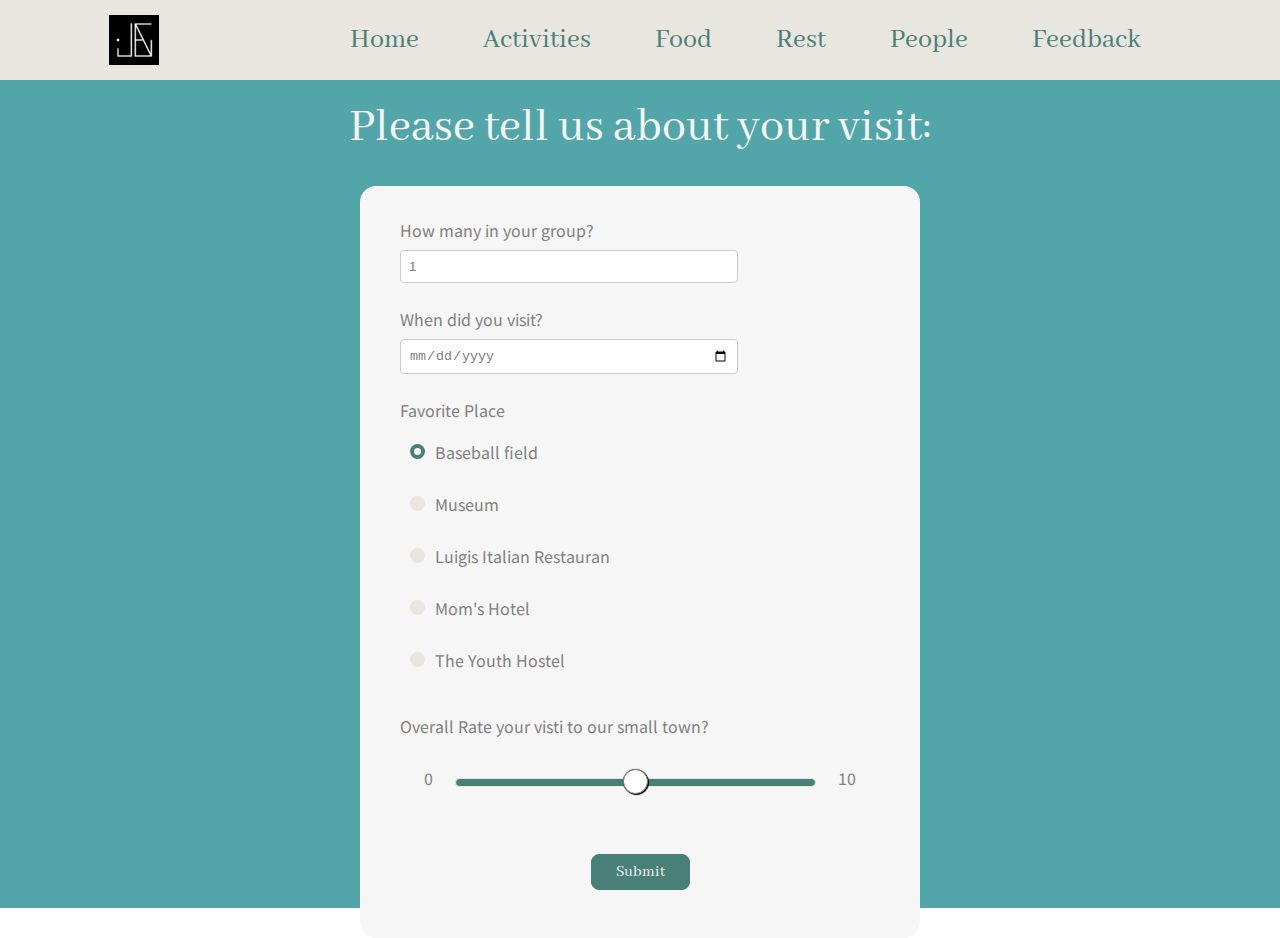
==== index.html @ 4050c662 "Separate js file commit" ====
<!DOCTYPE html>
<html lang="en">
<head>
    <meta charset="UTF-8">
    <meta http-equiv="X-UA-Compatible" content="IE=edge">
    <meta name="viewport" content="width=device-width, initial-scale=1.0">
    <link rel="stylesheet" type="text/css" href="static/css/ex3b_style.css"/>

    <link rel="preconnect" href="https://fonts.googleapis.com">
    <link rel="preconnect" href="https://fonts.gstatic.com" crossorigin>
    <link href="https://fonts.googleapis.com/css2?family=Abhaya+Libre&display=swap" rel="stylesheet">
    <link href="https://fonts.googleapis.com/css2?family=Noto+Sans+JP:wght@100&display=swap" rel="stylesheet">


    <title>Jeni Wang - Excercise 3</title>
</head>
<body>

    <div class="nav-container">
        <div class="navbar">
            
            <div class="logo">
                <img src="static/img/logo.jpg" alt="logo">
            </div>
            
            
            <nav>
                <ul>
                    <li>
                        <a>Home</a>
                    </li>
                    <li>
                        <a>Activities</a>
                    </li>
                    <li>
                        <a>Food</a>
                    </li>
                    <li>
                        <a>Rest</a>
                    </li>
                    <li>
                        <a>People</a>
                    </li>
                    <li>
                        <a>Feedback</a>
                    </li>
                </ul>
            </nav>
        </div>
    </div>

    <div class="main-background">
        
        <div class="main-wrap">
            <p>Please tell us about your visit: </h1>

            <div class="main-card">
                <form id="form" class="form-style">
                    <div class="form-input-wrap">
                        <label>How many in your group?</label>
                        <input type="number" name="group_number" step="1" min="1" value="1" />
                    </div>
                    
                    <div class="form-input-wrap">
                        <label>When did you visit?</label>
                        <input type="date" name="visit_date" />
                    </div>

                    <div class="form-radio">
                        <label>Favorite Place</label>
                        <div class="form-radio-group">
                            <input type="radio" id="baseball" name="favorite" value="baseball" checked="checked">
                            <label for="baseball">Baseball field</label>
                            <span class=""></span>
                        </div>
                        <div class="form-radio-group">
                            <input type="radio" id="museum" name="favorite" value="museum">
                            <label for="museum">Museum</label>
                            <span></span>
                        </div>
                        <div class="form-radio-group">
                            <input type="radio" id="restaurant" name="favorite" value="restaurant">
                            <label for="restaurant">Luigis Italian Restauran</label>
                            <span></span>
                        </div>
                        <div class="form-radio-group">
                            <input type="radio" id="hotel" name="favorite" value="hotel">
                            <label for="hotel">Mom's Hotel</label>
                            <span></span>
                        </div>
                        <div class="form-radio-group">
                            <input type="radio" id="hostel" name="favorite" value="hostel">
                            <label for="hostel">The Youth Hostel</label>
                            <span></span>
                        </div>                        
                        
                    </div>


                    <div class="form-range">
                        <label>Overall Rate your visti to our small town?</label>
                        <div class="form-range-wrap">
                            <label>0</label>
                            <div class="form-range-cust-wrap">
                                <input type="range" name="rate" min="0" max="10" value="5" />
                            </div>
                            <label>10</label>
                        </div>
                    </div>
                
                    <div class="form-button-wrap">
                        <button type="submit">Submit</button>
                    </div>
                </form>
            </div>
        </div>
    </div>


</body>
</html>

<script>
    form.addEventListener("submit", function(e) {
        e.preventDefault();
        const data = new FormData(form);

        console.log('------------Your visit--------------')

        for (const [name,value] of data) {
            console.log(name, ":", value)
        }

        console.log('Thank you!')
        console.log('------------------------------------')

        setTimeout(function(){
            window.location.reload();
        }, 5000);
    })

    
    
    

</script>
---- static/css/ex3b_style.css ----
body {
    margin: 0;
    padding: 0;
    overflow-x: hidden;
    overflow-y: auto;
}

p {
    font-family: 'Abhaya Libre', serif;
    color: #f6f6f6;
    font-size: 48px;
}


label {
    font-family: 'Noto Sans JP', sans-serif;
    font-size: 16px;
}

button {
    font-family: 'Abhaya Libre', serif;
    color: #f6f6f6;
    font-size: 16px;
    background-color: #487f78;
    border: 1px solid #487f78;
    margin: 12px 0 12px 0;
    padding: 0.5rem 1.5rem;
    border-radius: 8px;
    cursor: pointer;
}

button:hover {
    background-color: #52a6a9;
    border-color: #52a6a9;
}


/* CSS for navbar */
/* Largest wrapper */
.nav-container {
    margin: 0;
    padding: 0;
    display: flex;
    justify-content: space-around;
    background-color: #e9e6e0;
}

/* Navbar container - to limit navbar 80% width */
.navbar {
    width: 83%;
    height: 80px;
    margin: 0;
    padding: 0;
    display: inline-block;
}

/* CSS for logo img */
.logo {
    height: 80px;
    float: left;
    display: flex;
    align-items: center;
}

.navbar img {
    width: 50px;
    height: 50px;
}

.navbar nav {
    float: right;
}

.navbar ul {
    margin: 0;
    padding: 0;
    list-style: none;
}

.navbar li {    
    display: inline-block;
    padding-left: 30px;
    padding-right: 30px;
    padding-top: 23px;
    padding-bottom: 20px;
    height: 100%;

}

.navbar a {
    color: #487f78;
    font-family: 'Abhaya Libre', serif;
    text-decoration: none;
    font-size: 28px;
}

.navbar li:hover {
    background-color: #487f78;
}

.navbar li:hover a {
    color: #f6f6f6;
}



@media only screen and (max-width: 1200px){
    .navbar {
        width: 100vw;
        height: auto;
    }

    .navbar img {
        margin: 1.2vh;
        margin-left: 30px;
    }
}

@media only screen and (max-width: 900px){
    .navbar {
        display: flex;
        flex-wrap: wrap;
        justify-content: center;
    }

    .navbar div {
        display: flex;
        flex-wrap: wrap;
        justify-content: center;
    }
}

/* End of CSS for navbar */


/* CSS for main page */
.main-background {
    margin: 0;
    padding: 0;
    height: 92vh;
    display: flex;
    justify-content: center;
    background-color: #52a6a9;
}

.main-wrap {
    margin: 0;
    padding: 0;
    width: 80%;
    display: flex;
    flex-direction: column;
    align-items: center;
}

.main-wrap p {
    margin: 20px 0 20px 0;
}

.main-container {
    width: 100%;
    display: flex;
    justify-content: center;
}


/* CSS for form */

/* General */
.main-card {
    margin-top: 10px;
    padding: 20px 40px;
    width: fit-content;
    height: fit-content;
    border-radius: 16px;
    display: flex;
    background-color: #f6f6f6;
    justify-content: center;
    align-items: center;
}

form {
    width: 30rem;

}

.form-style {
    margin-bottom: 1rem;
    display: flex;
    flex-direction: column;
    justify-content: center;
}


.form-style input, label {
    display: block;
}

.form-style label {
    margin-bottom: 0.5rem;
    color: grey;
}


/* CSS for form number input, select box */
.form-input-wrap {
    margin: 12px 0 12px 0;
}

input[type=number], input[type=date] {
    color: grey;
    padding: 0.5rem;
    border-radius: 4px;
    border: 1px solid #ccc;
    width: 20rem;
    max-width: 100%;
}


input[type=number]:focus, input[type=date]:focus {
    color: black;
    outline: none;
    border-color: #487f78;
    background-color: #e9e6e0;
}
/* End of CSS for form number input, select box */

/* CSS for form input radio */
.form-radio {
    margin: 12px 0 12px 0;
    display: flex;
    flex-direction: column;
}

/* Hide default bullet */
input[type=radio] {
    position: absolute;
    opacity: 0;
    cursor: pointer;
    -webkit-user-select: none;
    -moz-user-select: none;
    -ms-user-select: none;
    user-select: none;
}

.form-radio-group {
    margin: 10px;
    display: inline-flex;
    flex-direction: row-reverse;
    justify-content: start;
    align-items: baseline;
}

/* Create custom bullet */
.form-radio-group span {
    height: 15px;
    width: 15px;
    margin-right: 10px;
    background-color: #e9e6e0;
    border-radius: 50%;
    cursor: pointer;
}

/* Create the dot inside custom bullet */
.form-radio-group span::after{
    content: "";
    display: none;
    position: relative;
}

.form-radio-group input:checked ~ span {
  background-color: #487f78;
}

.form-radio-group input:checked ~ span::after {
    top: 4px;
	left: 4px;
    display: block;
    width: 7px;
    height: 7px;
    border-radius: 50%;
    background: white;
}

.form-radio-group input:hover ~ span {
    background-color: grey;
}
/* End of CSS for form input radio */


/* CSS for form input range */
.form-range {
    margin: 12px 0 12px 0;
    display: flex;
    flex-direction: column;
}

.form-range-wrap {
    width: 90%;
    margin: 20px 0 12px 0;
    display: flex;
    flex-direction: row;
    justify-content: space-around;
    align-items: center;
    align-self: center;
    column-gap: 20px;
}

.form-range-cust-wrap {
    display: flex;
    justify-content: center;
    align-items: center;
    flex-grow: 2;
}

/* Hide default input range, reference to 'https://css-tricks.com/styling-cross-browser-compatible-range-inputs-css/' */
input[type=range] {
    -webkit-appearance: none; /* Hides the slider so that custom slider can be made */
    width: 100%; /* Specific width is required for Firefox. */
    background: transparent; /* Otherwise white in Chrome */
}

input[type=range]::-webkit-slider-thumb {
    -webkit-appearance: none;
}

input[type=range]:focus {
     outline: none; /* Removes the blue border. You should probably do some kind of focus styling for accessibility reasons though. */
}

input[type=range]::-ms-track {
    width: 100%;
    cursor: pointer;

    /* Hides the slider so custom styles can be added */
    background: transparent; 
    border-color: transparent;
    color: transparent;
}


/* Create custom style for the thumb */
/* Special styling for WebKit/Blink */
input[type=range]::-webkit-slider-thumb {
    -webkit-appearance: none;
    border: 1px solid grey;
    height: 25px;
    width: 25px;
    border-radius: 50%;
    background: #ffffff;
    cursor: pointer;
    margin-top: -10px; /* You need to specify a margin in Chrome, but in Firefox and IE it is automatic */
    box-shadow: 1px 1px 1px #000000, 0px 0px 1px #0d0d0d; /* Add cool effects to your sliders! */
}

/* All the same stuff for Firefox */
input[type=range]::-moz-range-thumb {
    border: 1px solid grey;
    height: 25px;
    width: 25px;
    border-radius: 50%;
    background: #ffffff;
    cursor: pointer;
    box-shadow: 1px 1px 1px #000000, 0px 0px 1px #0d0d0d;
}


/* Create custom style for the track */
input[type=range]::-webkit-slider-runnable-track {
    width: 100%;
    height: 8.4px;
    cursor: pointer;
    background: #487f78;
    border-radius: 8px;
    border: 0.2px solid #e9e6e0;
}

input[type=range]:focus::-webkit-slider-runnable-track {
    background: #487f78;
}

input[type=range]::-moz-range-track {
    width: 100%;
    height: 8.4px;
    cursor: pointer;
    background: #487f78;
    border-radius: 8px;
    border: 0.2px solid #e9e6e0;
}

input[type=range]::-ms-track {
    width: 100%;
    height: 8.4px;
    cursor: pointer;
    background: transparent;
    border-color: transparent;
    border-width: 16px 0;
    color: transparent;
}
input[type=range]::-ms-fill-lower {
    background: #487f78;
    border: 0.2px solid #e9e6e0;
    border-radius: 8px;
}
input[type=range]:focus::-ms-fill-lower {
    background: #487f78;
}
input[type=range]::-ms-fill-upper {
    background: #487f78;
    border: 0.2px solid #e9e6e0;
    border-radius: 8px;
}
input[type=range]:focus::-ms-fill-upper {
     background: #487f78;
}
/* End of CSS for form input range */


/* CSS for form button */
.form-button-wrap {
    margin-top: 20px;
    display: flex;
    justify-content: center;
}
/* End of CSS for form button */
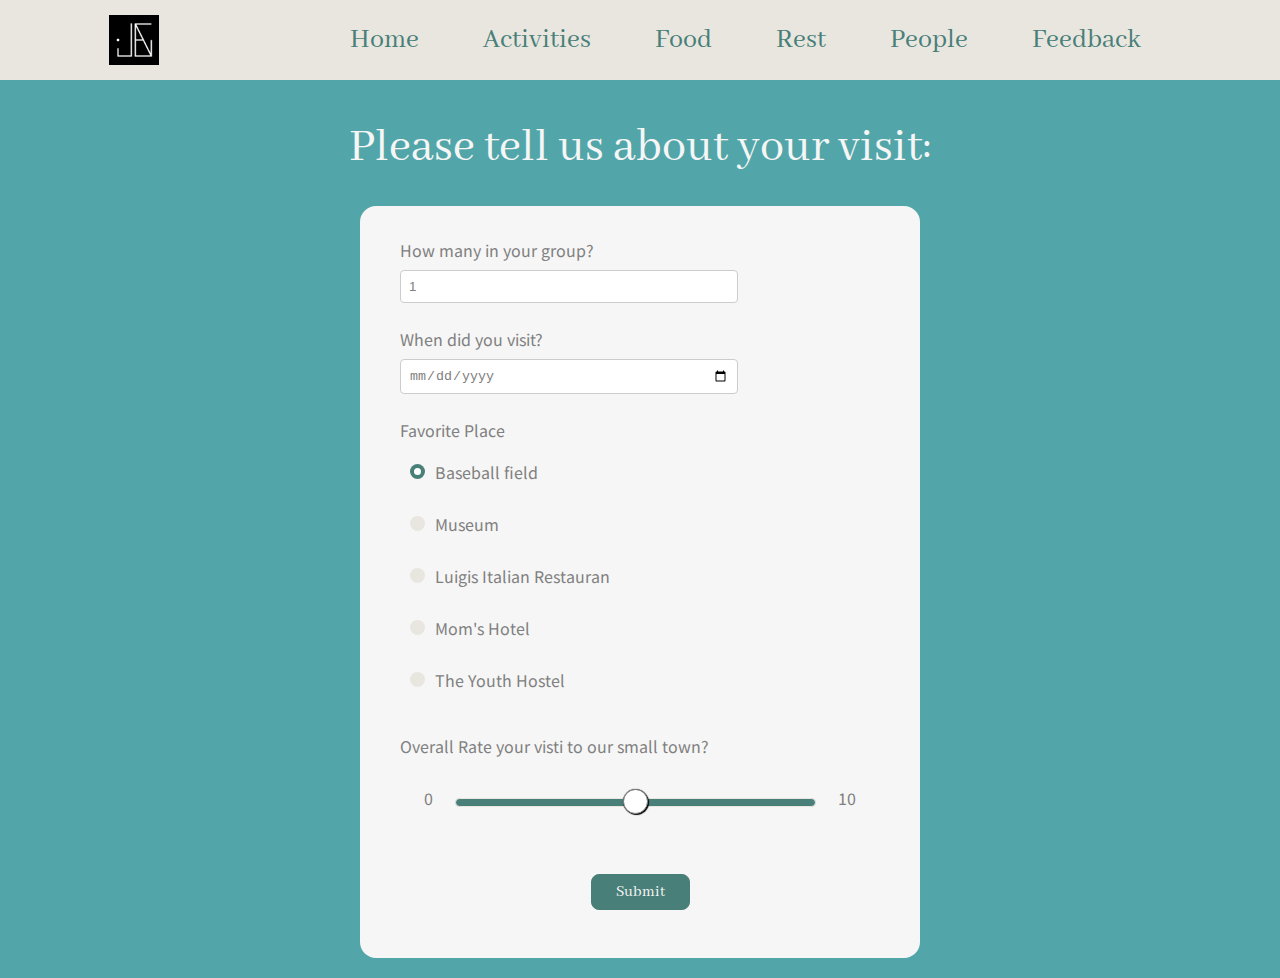
==== commit b3b6b868: "Remove wrong files" ====
--- a/index.html
+++ b/index.html
@@ -5,12 +5,13 @@
     <meta http-equiv="X-UA-Compatible" content="IE=edge">
     <meta name="viewport" content="width=device-width, initial-scale=1.0">
     <link rel="stylesheet" type="text/css" href="static/css/ex3b_style.css"/>
+    <script type="text/javascript" src="static/js/ex3b.js"></script> 
 
     <link rel="preconnect" href="https://fonts.googleapis.com">
     <link rel="preconnect" href="https://fonts.gstatic.com" crossorigin>
     <link href="https://fonts.googleapis.com/css2?family=Abhaya+Libre&display=swap" rel="stylesheet">
     <link href="https://fonts.googleapis.com/css2?family=Noto+Sans+JP:wght@100&display=swap" rel="stylesheet">
-
+    
 
     <title>Jeni Wang - Excercise 3</title>
 </head>
@@ -109,7 +110,7 @@
                     </div>
                 
                     <div class="form-button-wrap">
-                        <button type="submit">Submit</button>
+                        <button type="submit" onclick="formSubmit()">Submit</button>
                     </div>
                 </form>
             </div>
@@ -118,29 +119,4 @@
 
 
 </body>
-</html>
-
-<script>
-    form.addEventListener("submit", function(e) {
-        e.preventDefault();
-        const data = new FormData(form);
-
-        console.log('------------Your visit--------------')
-
-        for (const [name,value] of data) {
-            console.log(name, ":", value)
-        }
-
-        console.log('Thank you!')
-        console.log('------------------------------------')
-
-        setTimeout(function(){
-            window.location.reload();
-        }, 5000);
-    })
-
-    
-    
-    
-
-</script>+</html>--- a/static/css/ex3b_style.css
+++ b/static/css/ex3b_style.css
@@ -136,8 +136,8 @@
 /* CSS for main page */
 .main-background {
     margin: 0;
-    padding: 0;
-    height: 92vh;
+    padding: 20px;
+    /* height: fit-content; */
     display: flex;
     justify-content: center;
     background-color: #52a6a9;
@@ -153,7 +153,7 @@
 }
 
 .main-wrap p {
-    margin: 20px 0 20px 0;
+    margin: 20px;
 }
 
 .main-container {
@@ -203,7 +203,7 @@
 
 /* CSS for form number input, select box */
 .form-input-wrap {
-    margin: 12px 0 12px 0;
+    margin: 12px 0;
 }
 
 input[type=number], input[type=date] {
@@ -289,7 +289,7 @@
 
 /* CSS for form input range */
 .form-range {
-    margin: 12px 0 12px 0;
+    margin: 12px 0;
     display: flex;
     flex-direction: column;
 }
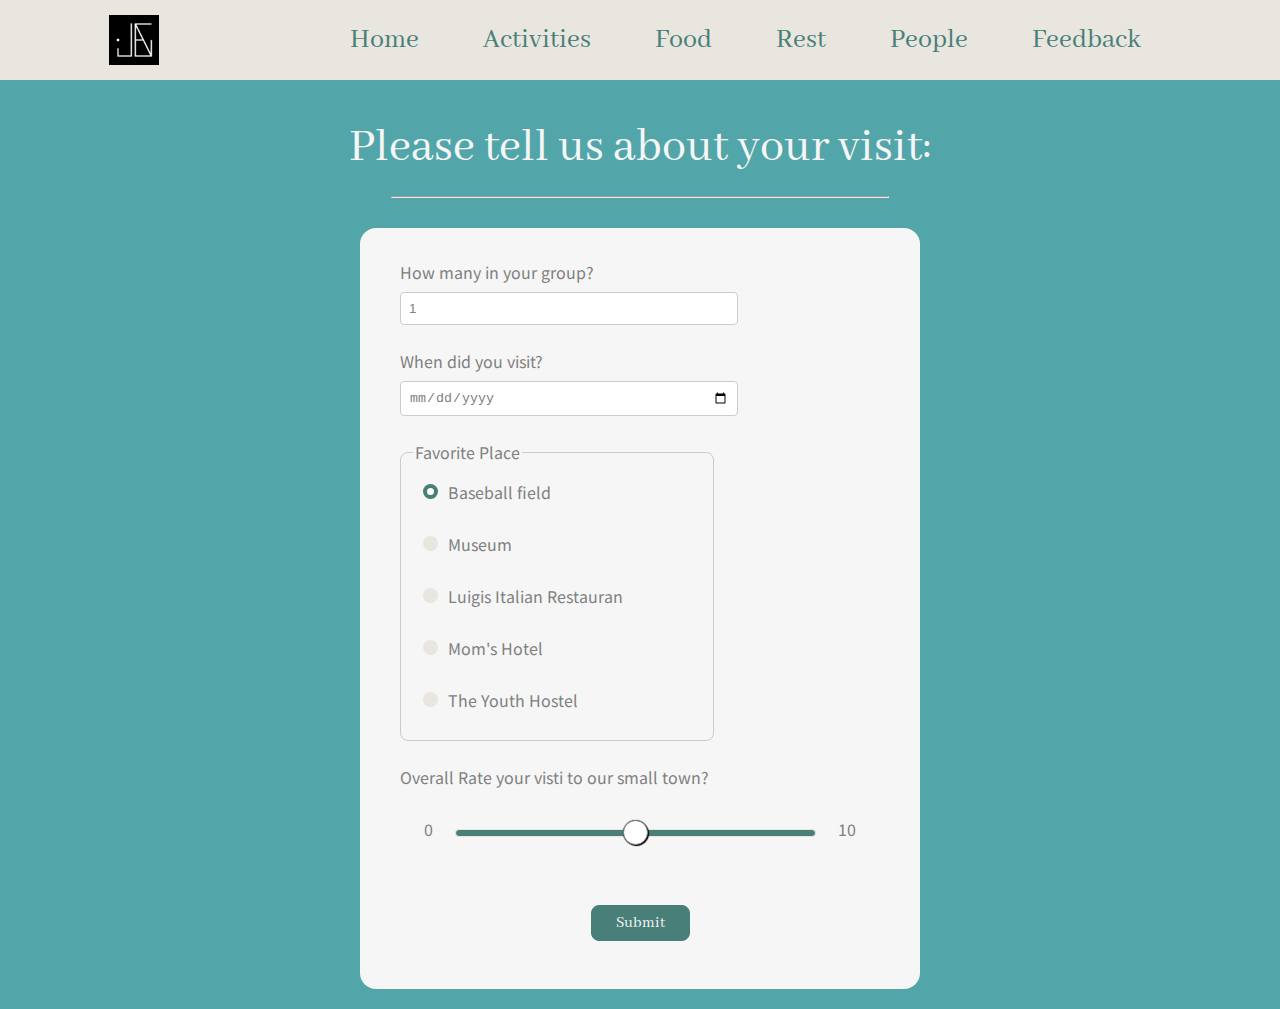
==== commit 539be84c: "Final" ====
--- a/index.html
+++ b/index.html
@@ -4,8 +4,8 @@
     <meta charset="UTF-8">
     <meta http-equiv="X-UA-Compatible" content="IE=edge">
     <meta name="viewport" content="width=device-width, initial-scale=1.0">
-    <link rel="stylesheet" type="text/css" href="static/css/ex3b_style.css"/>
-    <script type="text/javascript" src="static/js/ex3b.js"></script> 
+    <link rel="stylesheet" type="text/css" href="static/css/ex3b_style.css">
+    <script src="static/js/ex3b.js"></script> 
 
     <link rel="preconnect" href="https://fonts.googleapis.com">
     <link rel="preconnect" href="https://fonts.gstatic.com" crossorigin>
@@ -53,22 +53,23 @@
     <div class="main-background">
         
         <div class="main-wrap">
-            <p>Please tell us about your visit: </h1>
+            <p>Please tell us about your visit: </p>
+            <hr>
 
             <div class="main-card">
                 <form id="form" class="form-style">
                     <div class="form-input-wrap">
                         <label>How many in your group?</label>
-                        <input type="number" name="group_number" step="1" min="1" value="1" />
+                        <input type="number" name="group_number" step="1" min="1" value="1">
                     </div>
                     
                     <div class="form-input-wrap">
                         <label>When did you visit?</label>
-                        <input type="date" name="visit_date" />
+                        <input type="date" name="visit_date">
                     </div>
 
-                    <div class="form-radio">
-                        <label>Favorite Place</label>
+                    <fieldset class="form-radio">
+                        <legend>Favorite Place</legend>
                         <div class="form-radio-group">
                             <input type="radio" id="baseball" name="favorite" value="baseball" checked="checked">
                             <label for="baseball">Baseball field</label>
@@ -95,7 +96,7 @@
                             <span></span>
                         </div>                        
                         
-                    </div>
+                    </fieldset>
 
 
                     <div class="form-range">
@@ -103,14 +104,14 @@
                         <div class="form-range-wrap">
                             <label>0</label>
                             <div class="form-range-cust-wrap">
-                                <input type="range" name="rate" min="0" max="10" value="5" />
+                                <input type="range" name="rate" min="0" max="10" value="5">
                             </div>
                             <label>10</label>
                         </div>
                     </div>
                 
                     <div class="form-button-wrap">
-                        <button type="submit" onclick="formSubmit()">Submit</button>
+                        <input type="submit" onclick="formSubmit()">
                     </div>
                 </form>
             </div>
--- a/static/css/ex3b_style.css
+++ b/static/css/ex3b_style.css
@@ -11,13 +11,30 @@
     font-size: 48px;
 }
 
+hr {
+    width: 50%;
+    background-color: grey;
+    margin: 20px
+}
 
 label {
     font-family: 'Noto Sans JP', sans-serif;
     font-size: 16px;
 }
 
-button {
+fieldset {
+    width: 60%;
+    border: 0.2px solid #ccc;
+    border-radius: 8px;
+}
+
+legend {
+    font-family: 'Noto Sans JP', sans-serif;
+    font-size: 16px;
+    color: grey;
+}
+
+input[type=submit] {
     font-family: 'Abhaya Libre', serif;
     color: #f6f6f6;
     font-size: 16px;
@@ -137,7 +154,6 @@
 .main-background {
     margin: 0;
     padding: 20px;
-    /* height: fit-content; */
     display: flex;
     justify-content: center;
     background-color: #52a6a9;
@@ -153,7 +169,7 @@
 }
 
 .main-wrap p {
-    margin: 20px;
+    margin: 20px 0 0 0;
 }
 
 .main-container {
